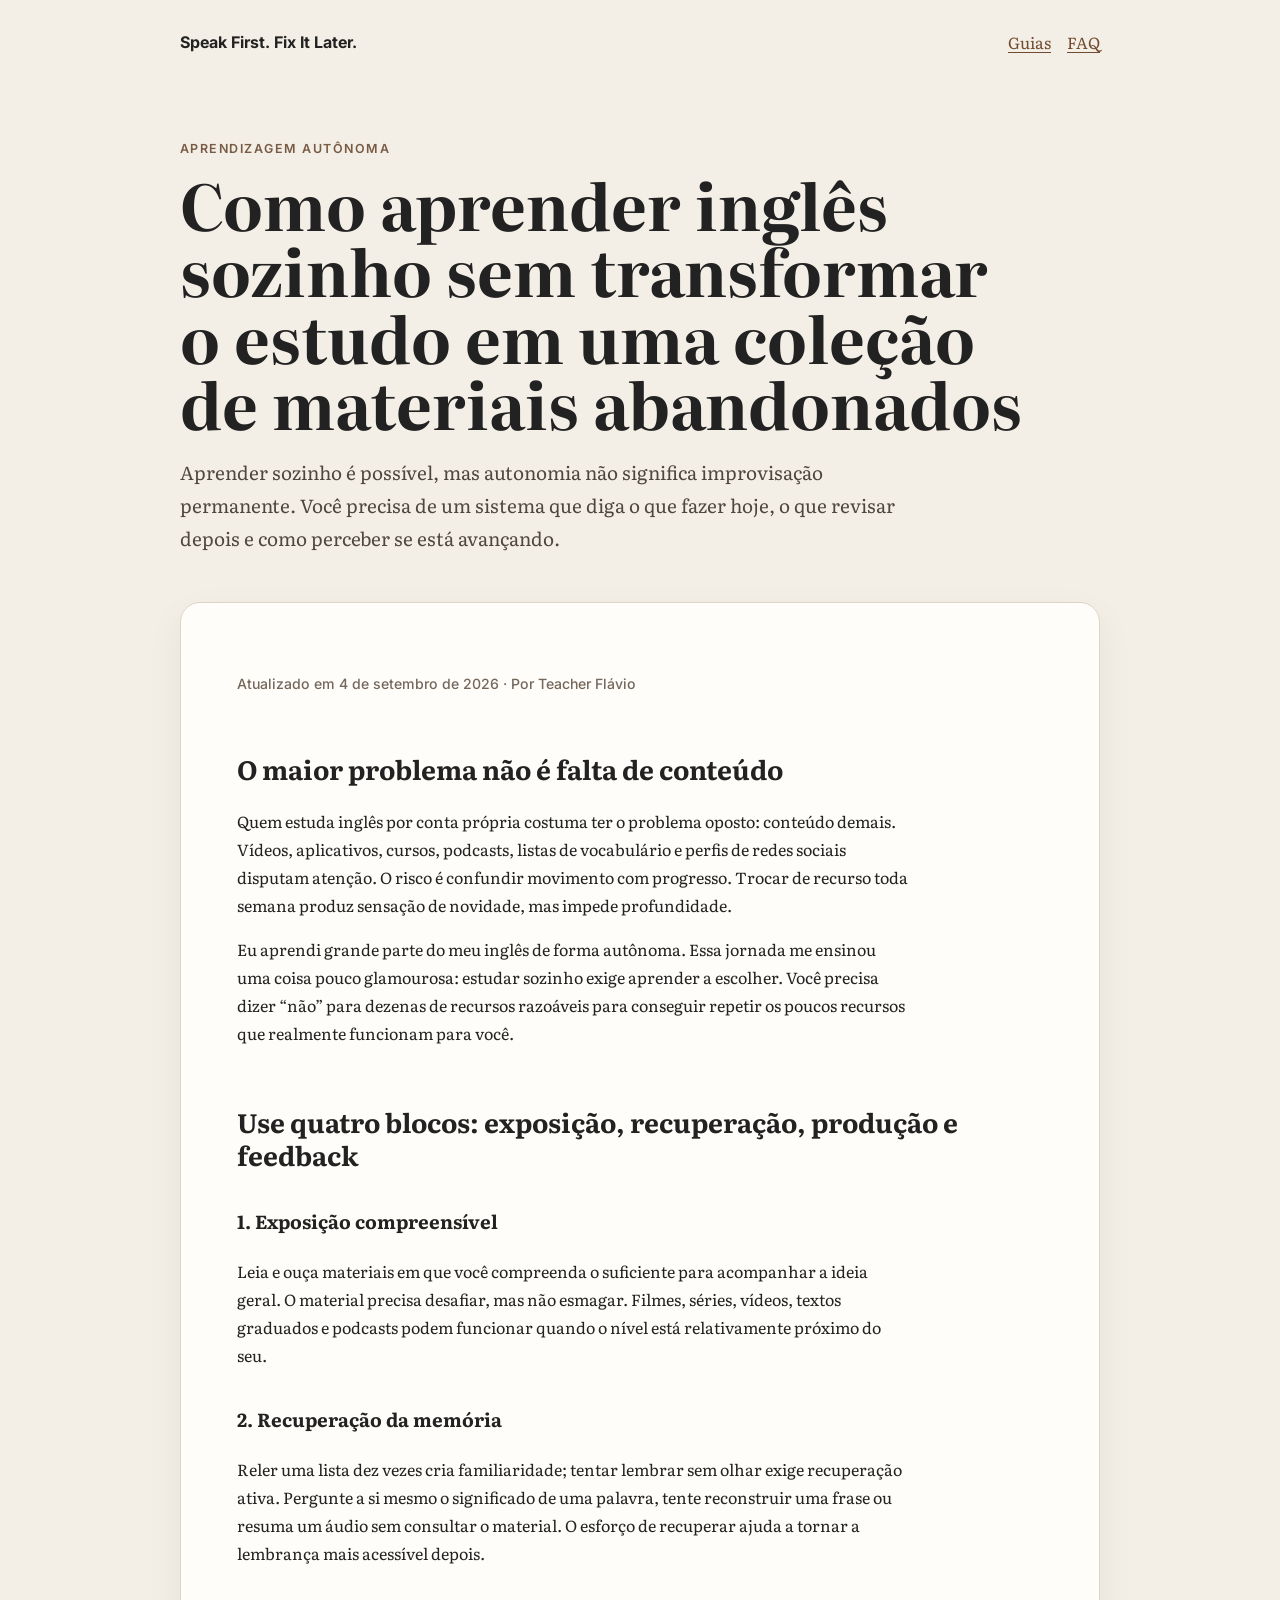
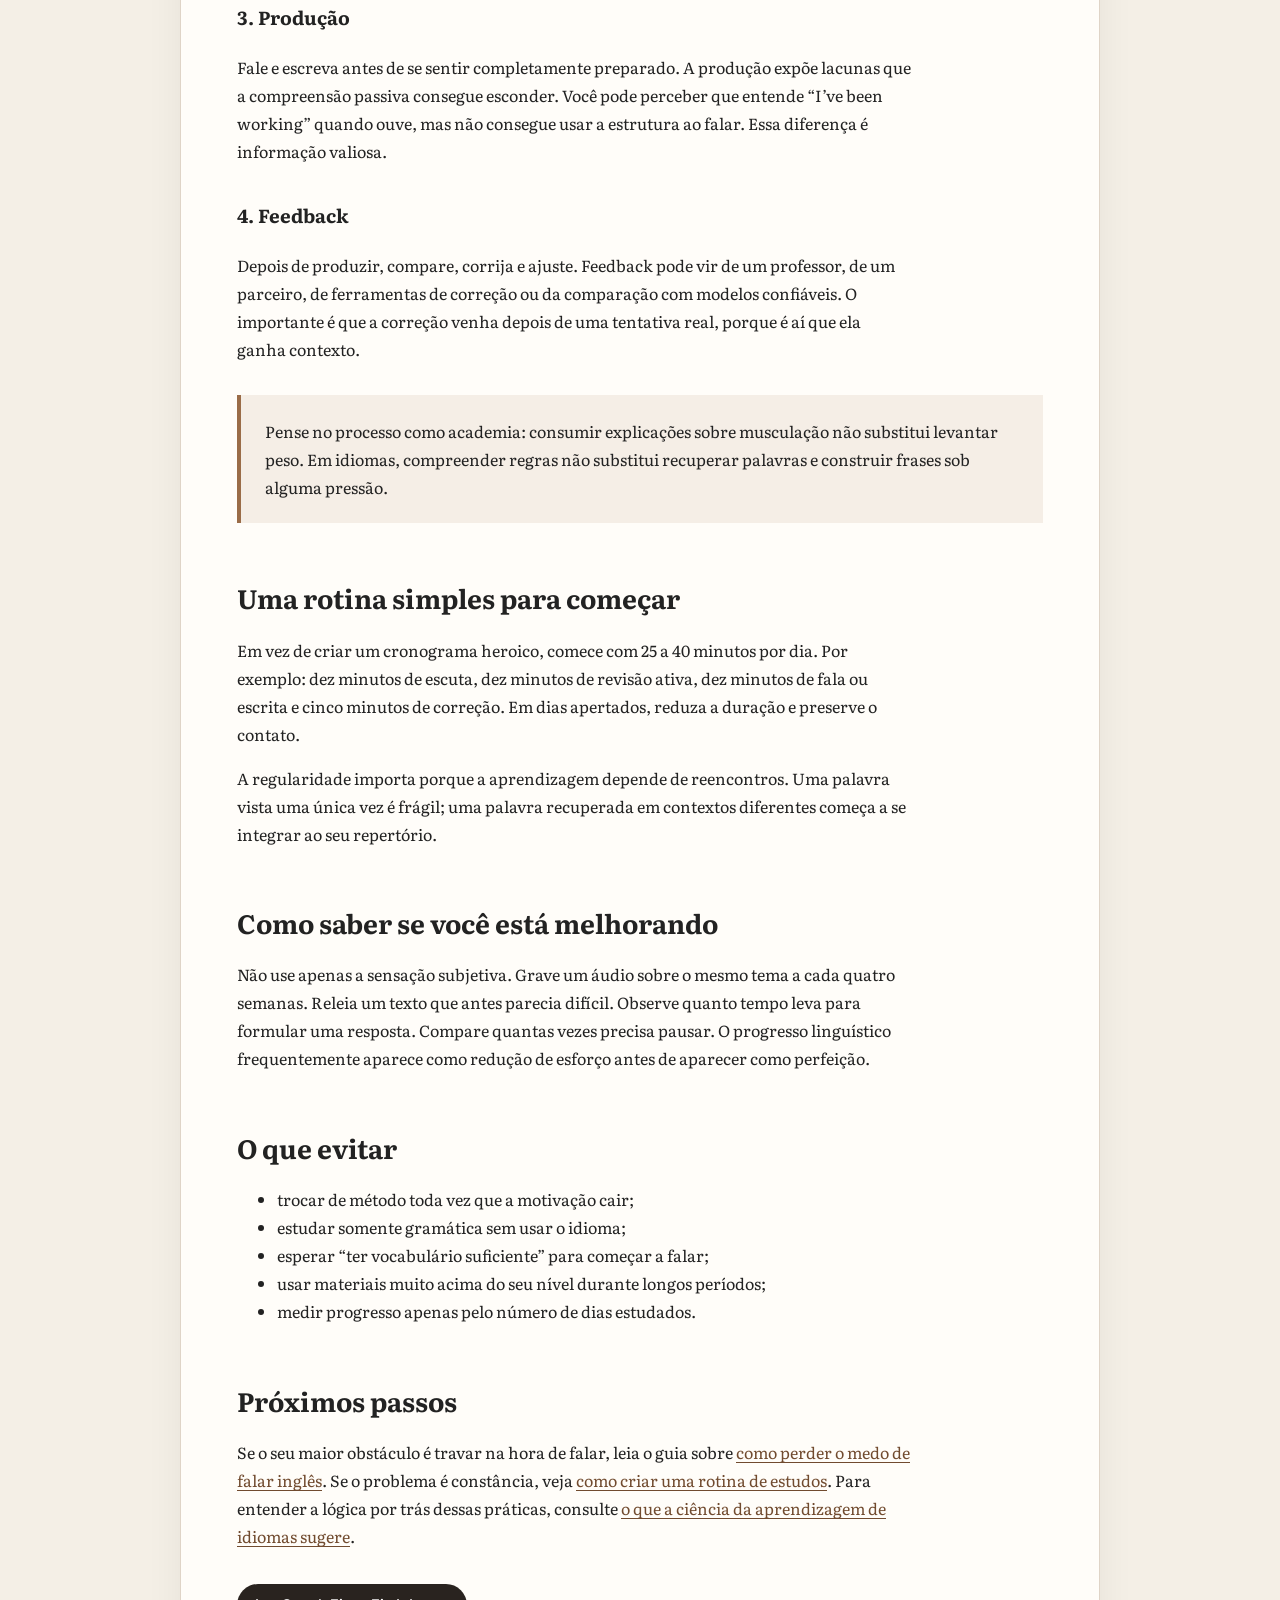
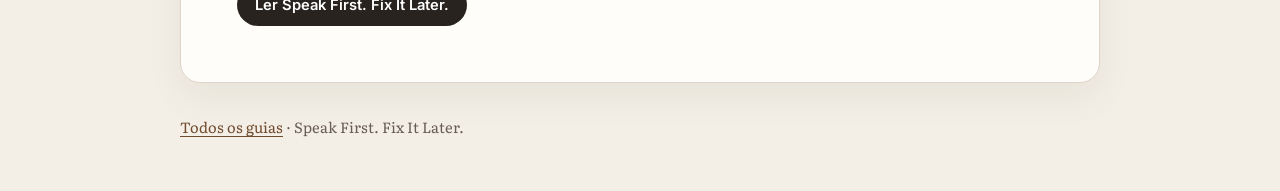
==== aprender-ingles-sozinho/index.html @ f9b9e9ba "Add guide for learning English independently" ====
<!doctype html><html lang="pt-BR"><head><meta charset="utf-8"><meta name="viewport" content="width=device-width,initial-scale=1"><title>Como aprender inglês sozinho: um método prático</title><meta name="description" content="Veja como aprender inglês sozinho com uma rotina baseada em exposição, prática, revisão, produção e feedback, sem depender de motivação constante."><link rel="preconnect" href="https://fonts.googleapis.com"><link rel="preconnect" href="https://fonts.gstatic.com" crossorigin><link href="https://fonts.googleapis.com/css2?family=Literata:opsz,wght@7..72,400;7..72,600&family=Inter:wght@500;600;700&display=swap" rel="stylesheet"><link rel="stylesheet" href="../seo-content.css"></head><body><header class="seo-header"><a class="seo-brand" href="../">Speak First. Fix It Later.</a><nav class="seo-nav"><a href="../conteudos/">Guias</a><a href="../faq-aprender-ingles/">FAQ</a></nav></header><main class="seo-main"><section class="hero"><p class="eyebrow">Aprendizagem autônoma</p><h1>Como aprender inglês sozinho sem transformar o estudo em uma coleção de materiais abandonados</h1><p class="lead">Aprender sozinho é possível, mas autonomia não significa improvisação permanente. Você precisa de um sistema que diga o que fazer hoje, o que revisar depois e como perceber se está avançando.</p></section><article class="content"><p class="meta">Atualizado em 4 de setembro de 2026 · Por Teacher Flávio</p><h2>O maior problema não é falta de conteúdo</h2><p>Quem estuda inglês por conta própria costuma ter o problema oposto: conteúdo demais. Vídeos, aplicativos, cursos, podcasts, listas de vocabulário e perfis de redes sociais disputam atenção. O risco é confundir movimento com progresso. Trocar de recurso toda semana produz sensação de novidade, mas impede profundidade.</p><p>Eu aprendi grande parte do meu inglês de forma autônoma. Essa jornada me ensinou uma coisa pouco glamourosa: estudar sozinho exige aprender a escolher. Você precisa dizer “não” para dezenas de recursos razoáveis para conseguir repetir os poucos recursos que realmente funcionam para você.</p><h2>Use quatro blocos: exposição, recuperação, produção e feedback</h2><h3>1. Exposição compreensível</h3><p>Leia e ouça materiais em que você compreenda o suficiente para acompanhar a ideia geral. O material precisa desafiar, mas não esmagar. Filmes, séries, vídeos, textos graduados e podcasts podem funcionar quando o nível está relativamente próximo do seu.</p><h3>2. Recuperação da memória</h3><p>Reler uma lista dez vezes cria familiaridade; tentar lembrar sem olhar exige recuperação ativa. Pergunte a si mesmo o significado de uma palavra, tente reconstruir uma frase ou resuma um áudio sem consultar o material. O esforço de recuperar ajuda a tornar a lembrança mais acessível depois.</p><h3>3. Produção</h3><p>Fale e escreva antes de se sentir completamente preparado. A produção expõe lacunas que a compreensão passiva consegue esconder. Você pode perceber que entende “I’ve been working” quando ouve, mas não consegue usar a estrutura ao falar. Essa diferença é informação valiosa.</p><h3>4. Feedback</h3><p>Depois de produzir, compare, corrija e ajuste. Feedback pode vir de um professor, de um parceiro, de ferramentas de correção ou da comparação com modelos confiáveis. O importante é que a correção venha depois de uma tentativa real, porque é aí que ela ganha contexto.</p><div class="callout">Pense no processo como academia: consumir explicações sobre musculação não substitui levantar peso. Em idiomas, compreender regras não substitui recuperar palavras e construir frases sob alguma pressão.</div><h2>Uma rotina simples para começar</h2><p>Em vez de criar um cronograma heroico, comece com 25 a 40 minutos por dia. Por exemplo: dez minutos de escuta, dez minutos de revisão ativa, dez minutos de fala ou escrita e cinco minutos de correção. Em dias apertados, reduza a duração e preserve o contato.</p><p>A regularidade importa porque a aprendizagem depende de reencontros. Uma palavra vista uma única vez é frágil; uma palavra recuperada em contextos diferentes começa a se integrar ao seu repertório.</p><h2>Como saber se você está melhorando</h2><p>Não use apenas a sensação subjetiva. Grave um áudio sobre o mesmo tema a cada quatro semanas. Releia um texto que antes parecia difícil. Observe quanto tempo leva para formular uma resposta. Compare quantas vezes precisa pausar. O progresso linguístico frequentemente aparece como redução de esforço antes de aparecer como perfeição.</p><h2>O que evitar</h2><ul><li>trocar de método toda vez que a motivação cair;</li><li>estudar somente gramática sem usar o idioma;</li><li>esperar “ter vocabulário suficiente” para começar a falar;</li><li>usar materiais muito acima do seu nível durante longos períodos;</li><li>medir progresso apenas pelo número de dias estudados.</li></ul><h2>Próximos passos</h2><p>Se o seu maior obstáculo é travar na hora de falar, leia o guia sobre <a class="text-link" href="../como-perder-o-medo-de-falar-ingles/">como perder o medo de falar inglês</a>. Se o problema é constância, veja <a class="text-link" href="../rotina-de-estudos-em-ingles/">como criar uma rotina de estudos</a>. Para entender a lógica por trás dessas práticas, consulte <a class="text-link" href="../ciencia-da-aprendizagem-de-idiomas/">o que a ciência da aprendizagem de idiomas sugere</a>.</p><a class="book-cta" href="../">Ler Speak First. Fix It Later.</a></article></main><footer class="seo-footer"><a class="text-link" href="../conteudos/">Todos os guias</a> · Speak First. Fix It Later.</footer></body></html>
---- seo-content.css ----
*{box-sizing:border-box}html{scroll-behavior:smooth}body{margin:0;background:#f4efe6;color:#222;font-family:Literata,Georgia,serif;line-height:1.75}.seo-header,.seo-main,.seo-footer{width:min(920px,calc(100% - 32px));margin-inline:auto}.seo-header{padding:28px 0 16px;display:flex;justify-content:space-between;gap:24px;align-items:center}.seo-brand{font-family:Inter,Arial,sans-serif;font-weight:700;color:#222;text-decoration:none}.seo-nav{display:flex;gap:16px;flex-wrap:wrap}.seo-nav a,.text-link{color:#714b2f;text-decoration-thickness:1px;text-underline-offset:3px}.hero{padding:56px 0 28px}.eyebrow{font:600 .78rem/1.4 Inter,Arial,sans-serif;letter-spacing:.12em;text-transform:uppercase;color:#785b45}.hero h1{font-size:clamp(2.15rem,5vw,4.4rem);line-height:1.04;max-width:850px;margin:.2em 0}.lead{font-size:1.18rem;max-width:760px;color:#4f463e}.content{background:#fffdf9;border:1px solid #dfd4c7;border-radius:20px;padding:clamp(24px,5vw,56px);box-shadow:0 14px 38px rgba(42,31,22,.06)}h2{font-size:1.65rem;line-height:1.25;margin-top:2.2em}h3{font-size:1.18rem;margin-top:1.8em}.content p,.content li{max-width:75ch}.callout{margin:32px 0;padding:22px 24px;border-left:4px solid #9a6c48;background:#f5eee6}.faq details{padding:18px 0;border-top:1px solid #e3d9ce}.faq summary{font-weight:700;cursor:pointer}.cards{display:grid;grid-template-columns:repeat(2,minmax(0,1fr));gap:18px;margin:30px 0}.card{display:block;padding:22px;border:1px solid #dfd4c7;border-radius:16px;background:#fffdf9;text-decoration:none;color:inherit}.card strong{display:block;font-family:Inter,Arial,sans-serif;margin-bottom:6px}.meta{font:500 .88rem/1.5 Inter,Arial,sans-serif;color:#74675c}.sources{font-size:.92rem}.seo-footer{padding:32px 0 50px;color:#685d54;font-size:.92rem}.book-cta{display:inline-block;margin-top:18px;padding:12px 18px;border-radius:999px;background:#29231f;color:#fff;text-decoration:none;font:600 .92rem Inter,Arial,sans-serif}@media(max-width:680px){.seo-header{align-items:flex-start;flex-direction:column}.cards{grid-template-columns:1fr}.hero{padding-top:30px}.content{border-radius:14px}}
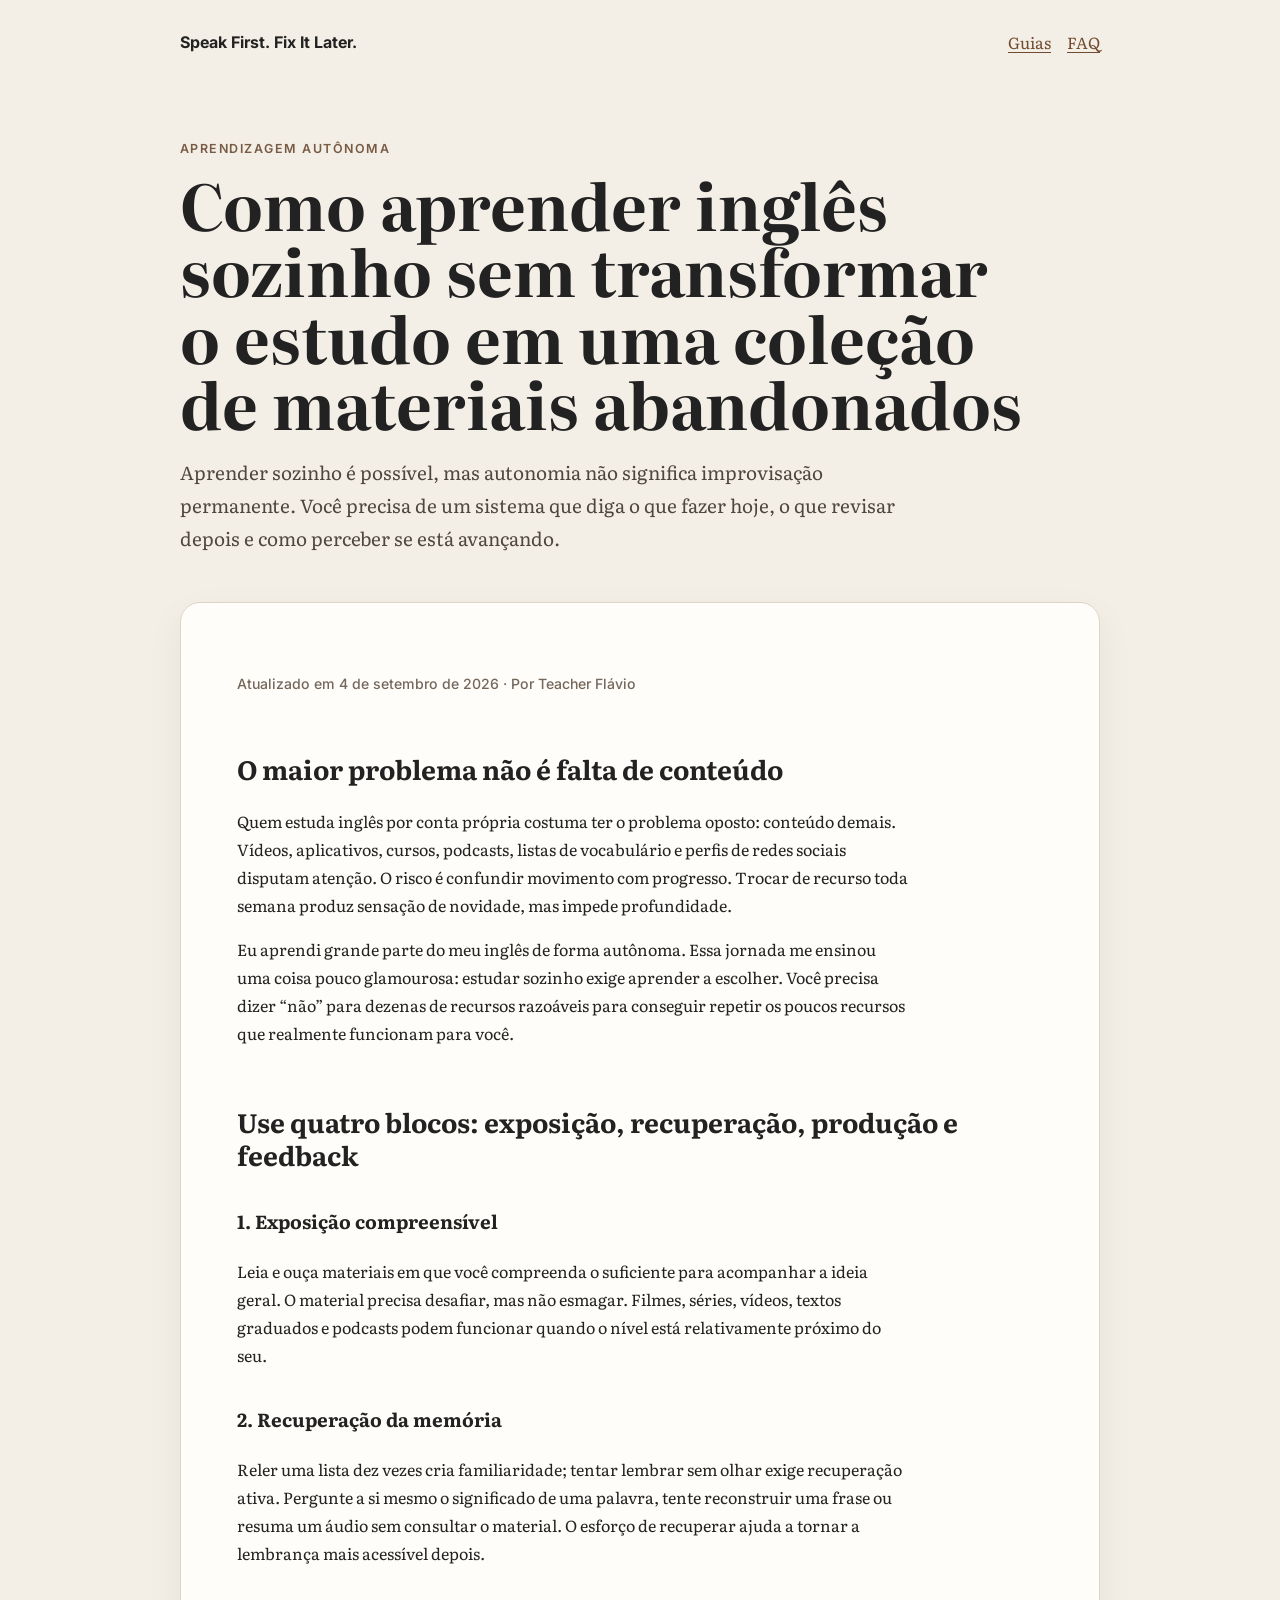
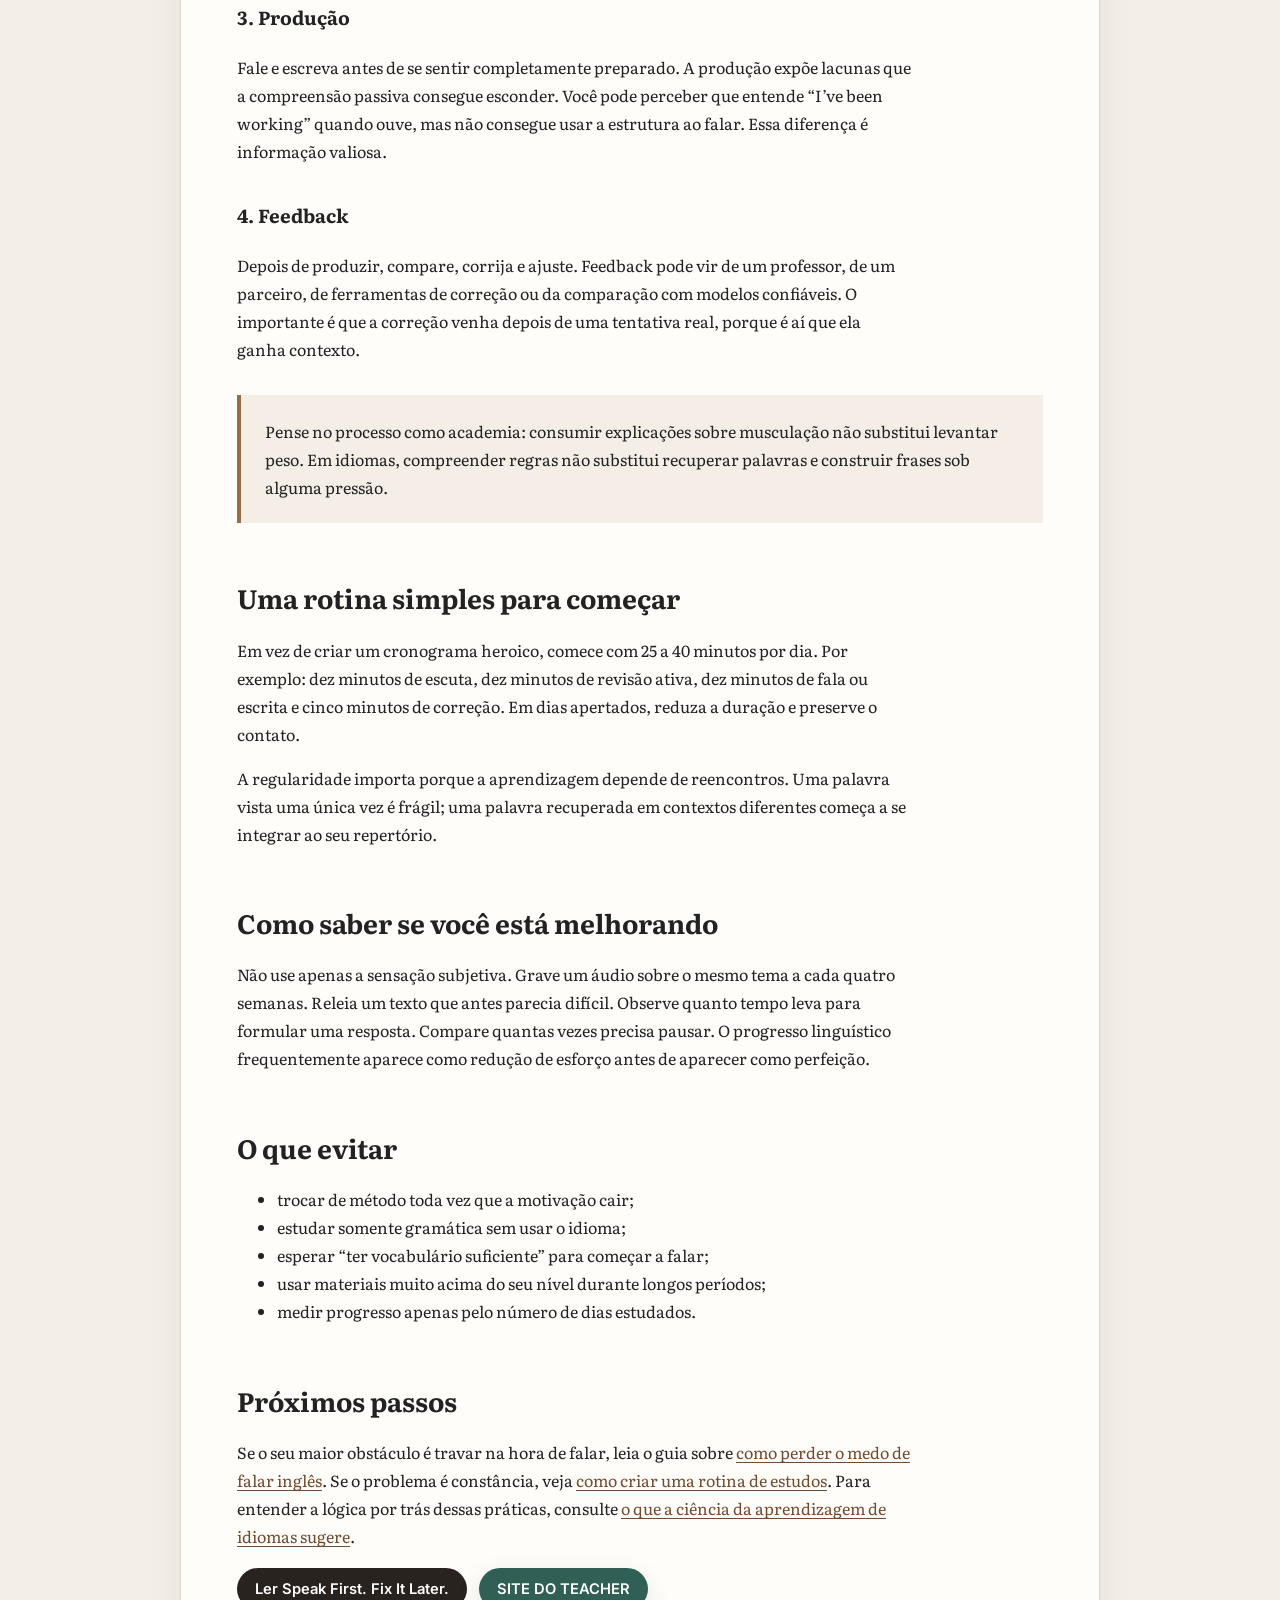
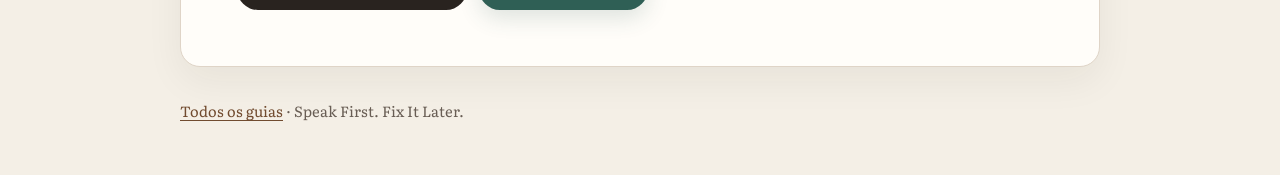
==== commit 301966ca: "Add Teacher site CTA to autonomous learning guide" ====
--- a/aprender-ingles-sozinho/index.html
+++ b/aprender-ingles-sozinho/index.html
@@ -1 +1 @@
-<!doctype html><html lang="pt-BR"><head><meta charset="utf-8"><meta name="viewport" content="width=device-width,initial-scale=1"><title>Como aprender inglês sozinho: um método prático</title><meta name="description" content="Veja como aprender inglês sozinho com uma rotina baseada em exposição, prática, revisão, produção e feedback, sem depender de motivação constante."><link rel="preconnect" href="https://fonts.googleapis.com"><link rel="preconnect" href="https://fonts.gstatic.com" crossorigin><link href="https://fonts.googleapis.com/css2?family=Literata:opsz,wght@7..72,400;7..72,600&family=Inter:wght@500;600;700&display=swap" rel="stylesheet"><link rel="stylesheet" href="../seo-content.css"></head><body><header class="seo-header"><a class="seo-brand" href="../">Speak First. Fix It Later.</a><nav class="seo-nav"><a href="../conteudos/">Guias</a><a href="../faq-aprender-ingles/">FAQ</a></nav></header><main class="seo-main"><section class="hero"><p class="eyebrow">Aprendizagem autônoma</p><h1>Como aprender inglês sozinho sem transformar o estudo em uma coleção de materiais abandonados</h1><p class="lead">Aprender sozinho é possível, mas autonomia não significa improvisação permanente. Você precisa de um sistema que diga o que fazer hoje, o que revisar depois e como perceber se está avançando.</p></section><article class="content"><p class="meta">Atualizado em 4 de setembro de 2026 · Por Teacher Flávio</p><h2>O maior problema não é falta de conteúdo</h2><p>Quem estuda inglês por conta própria costuma ter o problema oposto: conteúdo demais. Vídeos, aplicativos, cursos, podcasts, listas de vocabulário e perfis de redes sociais disputam atenção. O risco é confundir movimento com progresso. Trocar de recurso toda semana produz sensação de novidade, mas impede profundidade.</p><p>Eu aprendi grande parte do meu inglês de forma autônoma. Essa jornada me ensinou uma coisa pouco glamourosa: estudar sozinho exige aprender a escolher. Você precisa dizer “não” para dezenas de recursos razoáveis para conseguir repetir os poucos recursos que realmente funcionam para você.</p><h2>Use quatro blocos: exposição, recuperação, produção e feedback</h2><h3>1. Exposição compreensível</h3><p>Leia e ouça materiais em que você compreenda o suficiente para acompanhar a ideia geral. O material precisa desafiar, mas não esmagar. Filmes, séries, vídeos, textos graduados e podcasts podem funcionar quando o nível está relativamente próximo do seu.</p><h3>2. Recuperação da memória</h3><p>Reler uma lista dez vezes cria familiaridade; tentar lembrar sem olhar exige recuperação ativa. Pergunte a si mesmo o significado de uma palavra, tente reconstruir uma frase ou resuma um áudio sem consultar o material. O esforço de recuperar ajuda a tornar a lembrança mais acessível depois.</p><h3>3. Produção</h3><p>Fale e escreva antes de se sentir completamente preparado. A produção expõe lacunas que a compreensão passiva consegue esconder. Você pode perceber que entende “I’ve been working” quando ouve, mas não consegue usar a estrutura ao falar. Essa diferença é informação valiosa.</p><h3>4. Feedback</h3><p>Depois de produzir, compare, corrija e ajuste. Feedback pode vir de um professor, de um parceiro, de ferramentas de correção ou da comparação com modelos confiáveis. O importante é que a correção venha depois de uma tentativa real, porque é aí que ela ganha contexto.</p><div class="callout">Pense no processo como academia: consumir explicações sobre musculação não substitui levantar peso. Em idiomas, compreender regras não substitui recuperar palavras e construir frases sob alguma pressão.</div><h2>Uma rotina simples para começar</h2><p>Em vez de criar um cronograma heroico, comece com 25 a 40 minutos por dia. Por exemplo: dez minutos de escuta, dez minutos de revisão ativa, dez minutos de fala ou escrita e cinco minutos de correção. Em dias apertados, reduza a duração e preserve o contato.</p><p>A regularidade importa porque a aprendizagem depende de reencontros. Uma palavra vista uma única vez é frágil; uma palavra recuperada em contextos diferentes começa a se integrar ao seu repertório.</p><h2>Como saber se você está melhorando</h2><p>Não use apenas a sensação subjetiva. Grave um áudio sobre o mesmo tema a cada quatro semanas. Releia um texto que antes parecia difícil. Observe quanto tempo leva para formular uma resposta. Compare quantas vezes precisa pausar. O progresso linguístico frequentemente aparece como redução de esforço antes de aparecer como perfeição.</p><h2>O que evitar</h2><ul><li>trocar de método toda vez que a motivação cair;</li><li>estudar somente gramática sem usar o idioma;</li><li>esperar “ter vocabulário suficiente” para começar a falar;</li><li>usar materiais muito acima do seu nível durante longos períodos;</li><li>medir progresso apenas pelo número de dias estudados.</li></ul><h2>Próximos passos</h2><p>Se o seu maior obstáculo é travar na hora de falar, leia o guia sobre <a class="text-link" href="../como-perder-o-medo-de-falar-ingles/">como perder o medo de falar inglês</a>. Se o problema é constância, veja <a class="text-link" href="../rotina-de-estudos-em-ingles/">como criar uma rotina de estudos</a>. Para entender a lógica por trás dessas práticas, consulte <a class="text-link" href="../ciencia-da-aprendizagem-de-idiomas/">o que a ciência da aprendizagem de idiomas sugere</a>.</p><a class="book-cta" href="../">Ler Speak First. Fix It Later.</a></article></main><footer class="seo-footer"><a class="text-link" href="../conteudos/">Todos os guias</a> · Speak First. Fix It Later.</footer></body></html>+<!doctype html><html lang="pt-BR"><head><meta charset="utf-8"><meta name="viewport" content="width=device-width,initial-scale=1"><title>Como aprender inglês sozinho: um método prático</title><meta name="description" content="Veja como aprender inglês sozinho com uma rotina baseada em exposição, prática, revisão, produção e feedback, sem depender de motivação constante."><meta name="robots" content="index,follow,max-image-preview:large"><link rel="canonical" href="https://zoqvera.github.io/Speak-First-Fix-it-Later/aprender-ingles-sozinho/"><meta property="og:locale" content="pt_BR"><meta property="og:type" content="article"><meta property="og:site_name" content="Speak First. Fix It Later."><meta property="og:title" content="Como aprender inglês sozinho: um método prático"><meta property="og:description" content="Um método para aprender inglês sozinho com exposição, recuperação da memória, produção e feedback."><meta property="og:url" content="https://zoqvera.github.io/Speak-First-Fix-it-Later/aprender-ingles-sozinho/"><meta property="og:image" content="https://zoqvera.github.io/Speak-First-Fix-it-Later/capa.png"><meta name="twitter:card" content="summary_large_image"><script type="application/ld+json">{"@context":"https://schema.org","@type":"Article","headline":"Como aprender inglês sozinho: um método prático","description":"Um método para aprender inglês sozinho com exposição, recuperação da memória, produção e feedback.","inLanguage":"pt-BR","dateModified":"2026-09-04","mainEntityOfPage":"https://zoqvera.github.io/Speak-First-Fix-it-Later/aprender-ingles-sozinho/","author":{"@type":"Person","name":"Teacher Flavius","url":"https://teacherflavius.com/"},"isPartOf":{"@type":"WebSite","name":"Speak First. Fix It Later.","url":"https://zoqvera.github.io/Speak-First-Fix-it-Later/"}}</script><link rel="preconnect" href="https://fonts.googleapis.com"><link rel="preconnect" href="https://fonts.gstatic.com" crossorigin><link href="https://fonts.googleapis.com/css2?family=Literata:opsz,wght@7..72,400;7..72,600&family=Inter:wght@500;600;700&display=swap" rel="stylesheet"><link rel="stylesheet" href="../seo-content.css"></head><body><header class="seo-header"><a class="seo-brand" href="../">Speak First. Fix It Later.</a><nav class="seo-nav"><a href="../conteudos/">Guias</a><a href="../faq-aprender-ingles/">FAQ</a></nav></header><main class="seo-main"><section class="hero"><p class="eyebrow">Aprendizagem autônoma</p><h1>Como aprender inglês sozinho sem transformar o estudo em uma coleção de materiais abandonados</h1><p class="lead">Aprender sozinho é possível, mas autonomia não significa improvisação permanente. Você precisa de um sistema que diga o que fazer hoje, o que revisar depois e como perceber se está avançando.</p></section><article class="content"><p class="meta">Atualizado em 4 de setembro de 2026 · Por Teacher Flávio</p><h2>O maior problema não é falta de conteúdo</h2><p>Quem estuda inglês por conta própria costuma ter o problema oposto: conteúdo demais. Vídeos, aplicativos, cursos, podcasts, listas de vocabulário e perfis de redes sociais disputam atenção. O risco é confundir movimento com progresso. Trocar de recurso toda semana produz sensação de novidade, mas impede profundidade.</p><p>Eu aprendi grande parte do meu inglês de forma autônoma. Essa jornada me ensinou uma coisa pouco glamourosa: estudar sozinho exige aprender a escolher. Você precisa dizer “não” para dezenas de recursos razoáveis para conseguir repetir os poucos recursos que realmente funcionam para você.</p><h2>Use quatro blocos: exposição, recuperação, produção e feedback</h2><h3>1. Exposição compreensível</h3><p>Leia e ouça materiais em que você compreenda o suficiente para acompanhar a ideia geral. O material precisa desafiar, mas não esmagar. Filmes, séries, vídeos, textos graduados e podcasts podem funcionar quando o nível está relativamente próximo do seu.</p><h3>2. Recuperação da memória</h3><p>Reler uma lista dez vezes cria familiaridade; tentar lembrar sem olhar exige recuperação ativa. Pergunte a si mesmo o significado de uma palavra, tente reconstruir uma frase ou resuma um áudio sem consultar o material. O esforço de recuperar ajuda a tornar a lembrança mais acessível depois.</p><h3>3. Produção</h3><p>Fale e escreva antes de se sentir completamente preparado. A produção expõe lacunas que a compreensão passiva consegue esconder. Você pode perceber que entende “I’ve been working” quando ouve, mas não consegue usar a estrutura ao falar. Essa diferença é informação valiosa.</p><h3>4. Feedback</h3><p>Depois de produzir, compare, corrija e ajuste. Feedback pode vir de um professor, de um parceiro, de ferramentas de correção ou da comparação com modelos confiáveis. O importante é que a correção venha depois de uma tentativa real, porque é aí que ela ganha contexto.</p><div class="callout">Pense no processo como academia: consumir explicações sobre musculação não substitui levantar peso. Em idiomas, compreender regras não substitui recuperar palavras e construir frases sob alguma pressão.</div><h2>Uma rotina simples para começar</h2><p>Em vez de criar um cronograma heroico, comece com 25 a 40 minutos por dia. Por exemplo: dez minutos de escuta, dez minutos de revisão ativa, dez minutos de fala ou escrita e cinco minutos de correção. Em dias apertados, reduza a duração e preserve o contato.</p><p>A regularidade importa porque a aprendizagem depende de reencontros. Uma palavra vista uma única vez é frágil; uma palavra recuperada em contextos diferentes começa a se integrar ao seu repertório.</p><h2>Como saber se você está melhorando</h2><p>Não use apenas a sensação subjetiva. Grave um áudio sobre o mesmo tema a cada quatro semanas. Releia um texto que antes parecia difícil. Observe quanto tempo leva para formular uma resposta. Compare quantas vezes precisa pausar. O progresso linguístico frequentemente aparece como redução de esforço antes de aparecer como perfeição.</p><h2>O que evitar</h2><ul><li>trocar de método toda vez que a motivação cair;</li><li>estudar somente gramática sem usar o idioma;</li><li>esperar “ter vocabulário suficiente” para começar a falar;</li><li>usar materiais muito acima do seu nível durante longos períodos;</li><li>medir progresso apenas pelo número de dias estudados.</li></ul><h2>Próximos passos</h2><p>Se o seu maior obstáculo é travar na hora de falar, leia o guia sobre <a class="text-link" href="../como-perder-o-medo-de-falar-ingles/">como perder o medo de falar inglês</a>. Se o problema é constância, veja <a class="text-link" href="../rotina-de-estudos-em-ingles/">como criar uma rotina de estudos</a>. Para entender a lógica por trás dessas práticas, consulte <a class="text-link" href="../ciencia-da-aprendizagem-de-idiomas/">o que a ciência da aprendizagem de idiomas sugere</a>.</p><div class="cta-row"><a class="book-cta" href="../">Ler Speak First. Fix It Later.</a><a class="teacher-cta" href="https://teacherflavius.com" target="_blank" rel="noopener noreferrer">SITE DO TEACHER</a></div></article></main><footer class="seo-footer"><a class="text-link" href="../conteudos/">Todos os guias</a> · Speak First. Fix It Later.</footer></body></html>
--- a/seo-content.css
+++ b/seo-content.css
@@ -1 +1 @@
-*{box-sizing:border-box}html{scroll-behavior:smooth}body{margin:0;background:#f4efe6;color:#222;font-family:Literata,Georgia,serif;line-height:1.75}.seo-header,.seo-main,.seo-footer{width:min(920px,calc(100% - 32px));margin-inline:auto}.seo-header{padding:28px 0 16px;display:flex;justify-content:space-between;gap:24px;align-items:center}.seo-brand{font-family:Inter,Arial,sans-serif;font-weight:700;color:#222;text-decoration:none}.seo-nav{display:flex;gap:16px;flex-wrap:wrap}.seo-nav a,.text-link{color:#714b2f;text-decoration-thickness:1px;text-underline-offset:3px}.hero{padding:56px 0 28px}.eyebrow{font:600 .78rem/1.4 Inter,Arial,sans-serif;letter-spacing:.12em;text-transform:uppercase;color:#785b45}.hero h1{font-size:clamp(2.15rem,5vw,4.4rem);line-height:1.04;max-width:850px;margin:.2em 0}.lead{font-size:1.18rem;max-width:760px;color:#4f463e}.content{background:#fffdf9;border:1px solid #dfd4c7;border-radius:20px;padding:clamp(24px,5vw,56px);box-shadow:0 14px 38px rgba(42,31,22,.06)}h2{font-size:1.65rem;line-height:1.25;margin-top:2.2em}h3{font-size:1.18rem;margin-top:1.8em}.content p,.content li{max-width:75ch}.callout{margin:32px 0;padding:22px 24px;border-left:4px solid #9a6c48;background:#f5eee6}.faq details{padding:18px 0;border-top:1px solid #e3d9ce}.faq summary{font-weight:700;cursor:pointer}.cards{display:grid;grid-template-columns:repeat(2,minmax(0,1fr));gap:18px;margin:30px 0}.card{display:block;padding:22px;border:1px solid #dfd4c7;border-radius:16px;background:#fffdf9;text-decoration:none;color:inherit}.card strong{display:block;font-family:Inter,Arial,sans-serif;margin-bottom:6px}.meta{font:500 .88rem/1.5 Inter,Arial,sans-serif;color:#74675c}.sources{font-size:.92rem}.seo-footer{padding:32px 0 50px;color:#685d54;font-size:.92rem}.book-cta{display:inline-block;margin-top:18px;padding:12px 18px;border-radius:999px;background:#29231f;color:#fff;text-decoration:none;font:600 .92rem Inter,Arial,sans-serif}@media(max-width:680px){.seo-header{align-items:flex-start;flex-direction:column}.cards{grid-template-columns:1fr}.hero{padding-top:30px}.content{border-radius:14px}}+*{box-sizing:border-box}html{scroll-behavior:smooth}body{margin:0;background:#f4efe6;color:#222;font-family:Literata,Georgia,serif;line-height:1.75}.seo-header,.seo-main,.seo-footer{width:min(920px,calc(100% - 32px));margin-inline:auto}.seo-header{padding:28px 0 16px;display:flex;justify-content:space-between;gap:24px;align-items:center}.seo-brand{font-family:Inter,Arial,sans-serif;font-weight:700;color:#222;text-decoration:none}.seo-nav{display:flex;gap:16px;flex-wrap:wrap}.seo-nav a,.text-link{color:#714b2f;text-decoration-thickness:1px;text-underline-offset:3px}.hero{padding:56px 0 28px}.eyebrow{font:600 .78rem/1.4 Inter,Arial,sans-serif;letter-spacing:.12em;text-transform:uppercase;color:#785b45}.hero h1{font-size:clamp(2.15rem,5vw,4.4rem);line-height:1.04;max-width:850px;margin:.2em 0}.lead{font-size:1.18rem;max-width:760px;color:#4f463e}.content{background:#fffdf9;border:1px solid #dfd4c7;border-radius:20px;padding:clamp(24px,5vw,56px);box-shadow:0 14px 38px rgba(42,31,22,.06)}h2{font-size:1.65rem;line-height:1.25;margin-top:2.2em}h3{font-size:1.18rem;margin-top:1.8em}.content p,.content li{max-width:75ch}.callout{margin:32px 0;padding:22px 24px;border-left:4px solid #9a6c48;background:#f5eee6}.faq details{padding:18px 0;border-top:1px solid #e3d9ce}.faq summary{font-weight:700;cursor:pointer}.cards{display:grid;grid-template-columns:repeat(2,minmax(0,1fr));gap:18px;margin:30px 0}.card{display:block;padding:22px;border:1px solid #dfd4c7;border-radius:16px;background:#fffdf9;text-decoration:none;color:inherit}.card strong{display:block;font-family:Inter,Arial,sans-serif;margin-bottom:6px}.meta{font:500 .88rem/1.5 Inter,Arial,sans-serif;color:#74675c}.sources{font-size:.92rem}.seo-footer{padding:32px 0 50px;color:#685d54;font-size:.92rem}.cta-row{display:flex;flex-wrap:wrap;gap:12px;align-items:center;margin-top:18px}.book-cta,.teacher-cta{display:inline-block;padding:12px 18px;border-radius:999px;text-decoration:none;font:600 .92rem Inter,Arial,sans-serif}.book-cta{background:#29231f;color:#fff}.teacher-cta{background:#2f5f55;color:#fff;box-shadow:0 8px 22px rgba(47,95,85,.16)}.teacher-cta:hover,.book-cta:hover{filter:brightness(1.06);transform:translateY(-1px)}@media(max-width:680px){.seo-header{align-items:flex-start;flex-direction:column}.cards{grid-template-columns:1fr}.hero{padding-top:30px}.content{border-radius:14px}.cta-row{align-items:stretch;flex-direction:column}.book-cta,.teacher-cta{text-align:center;width:100%}}
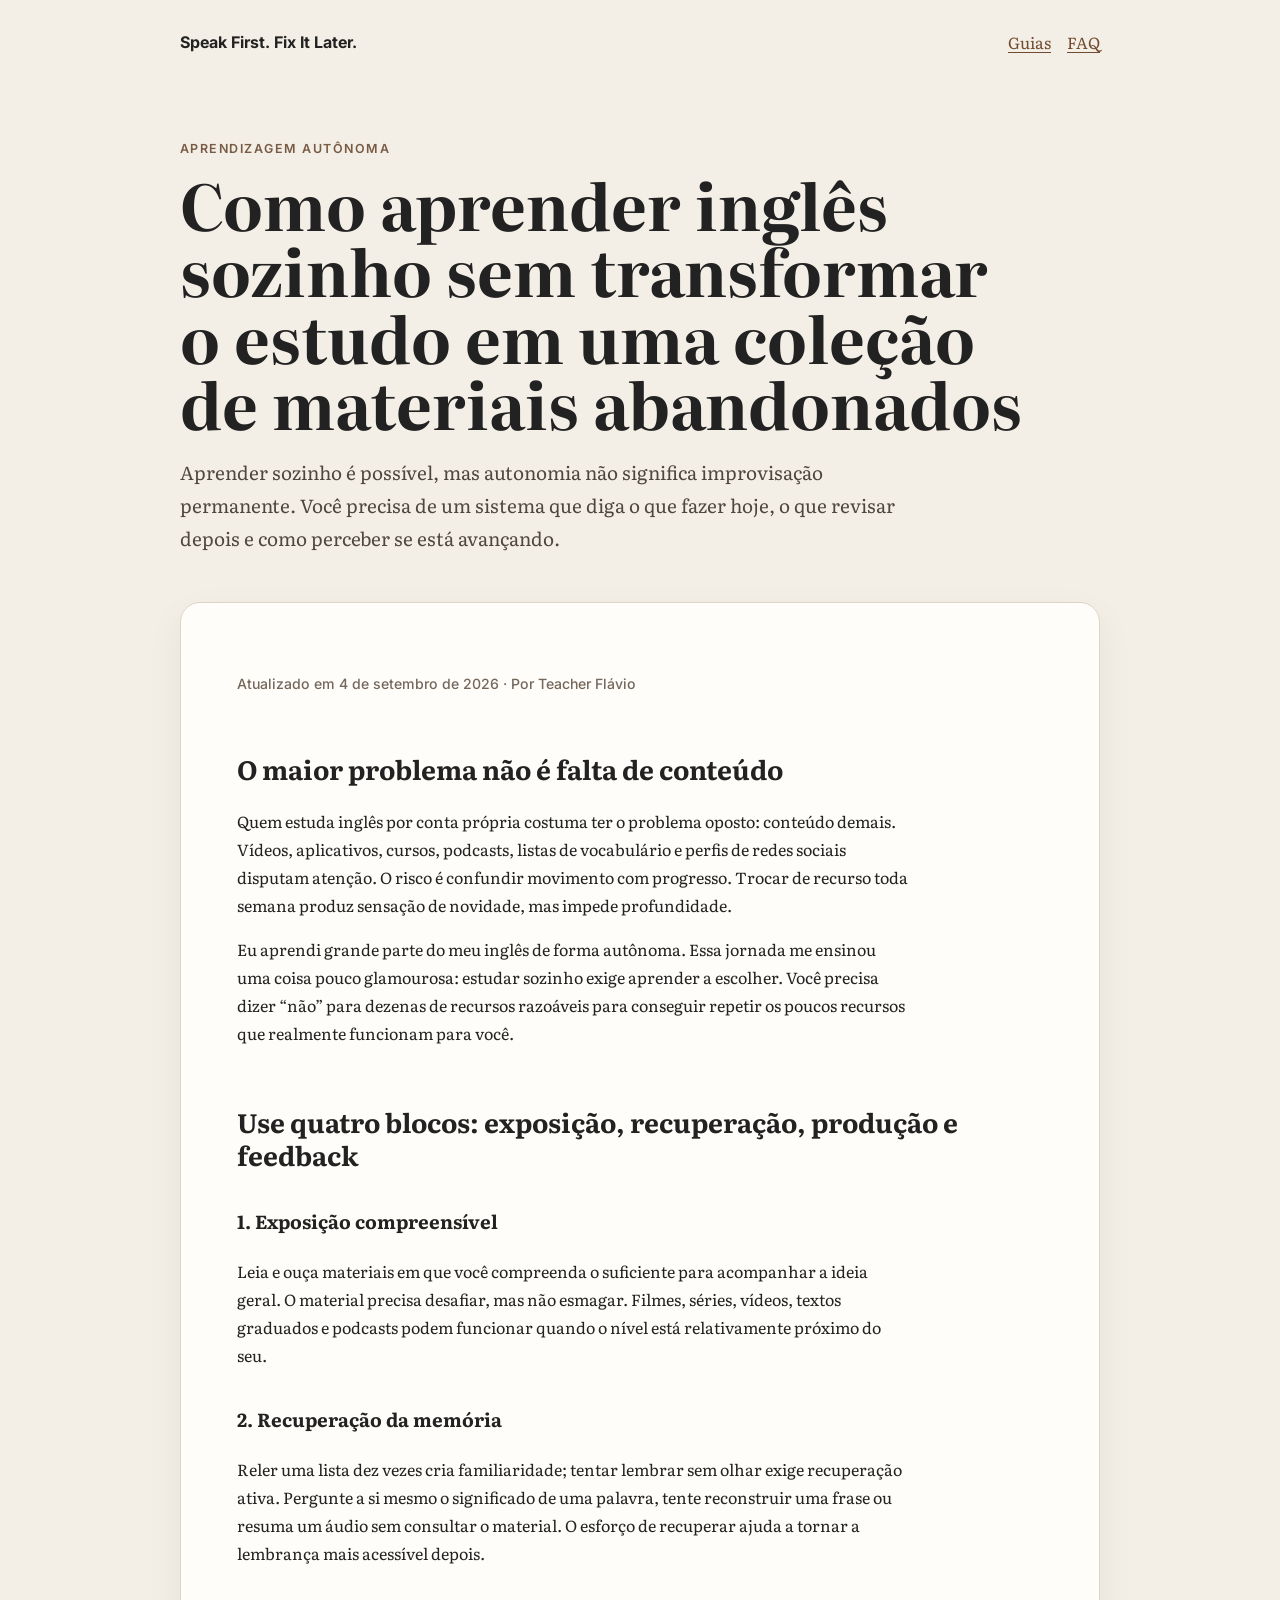
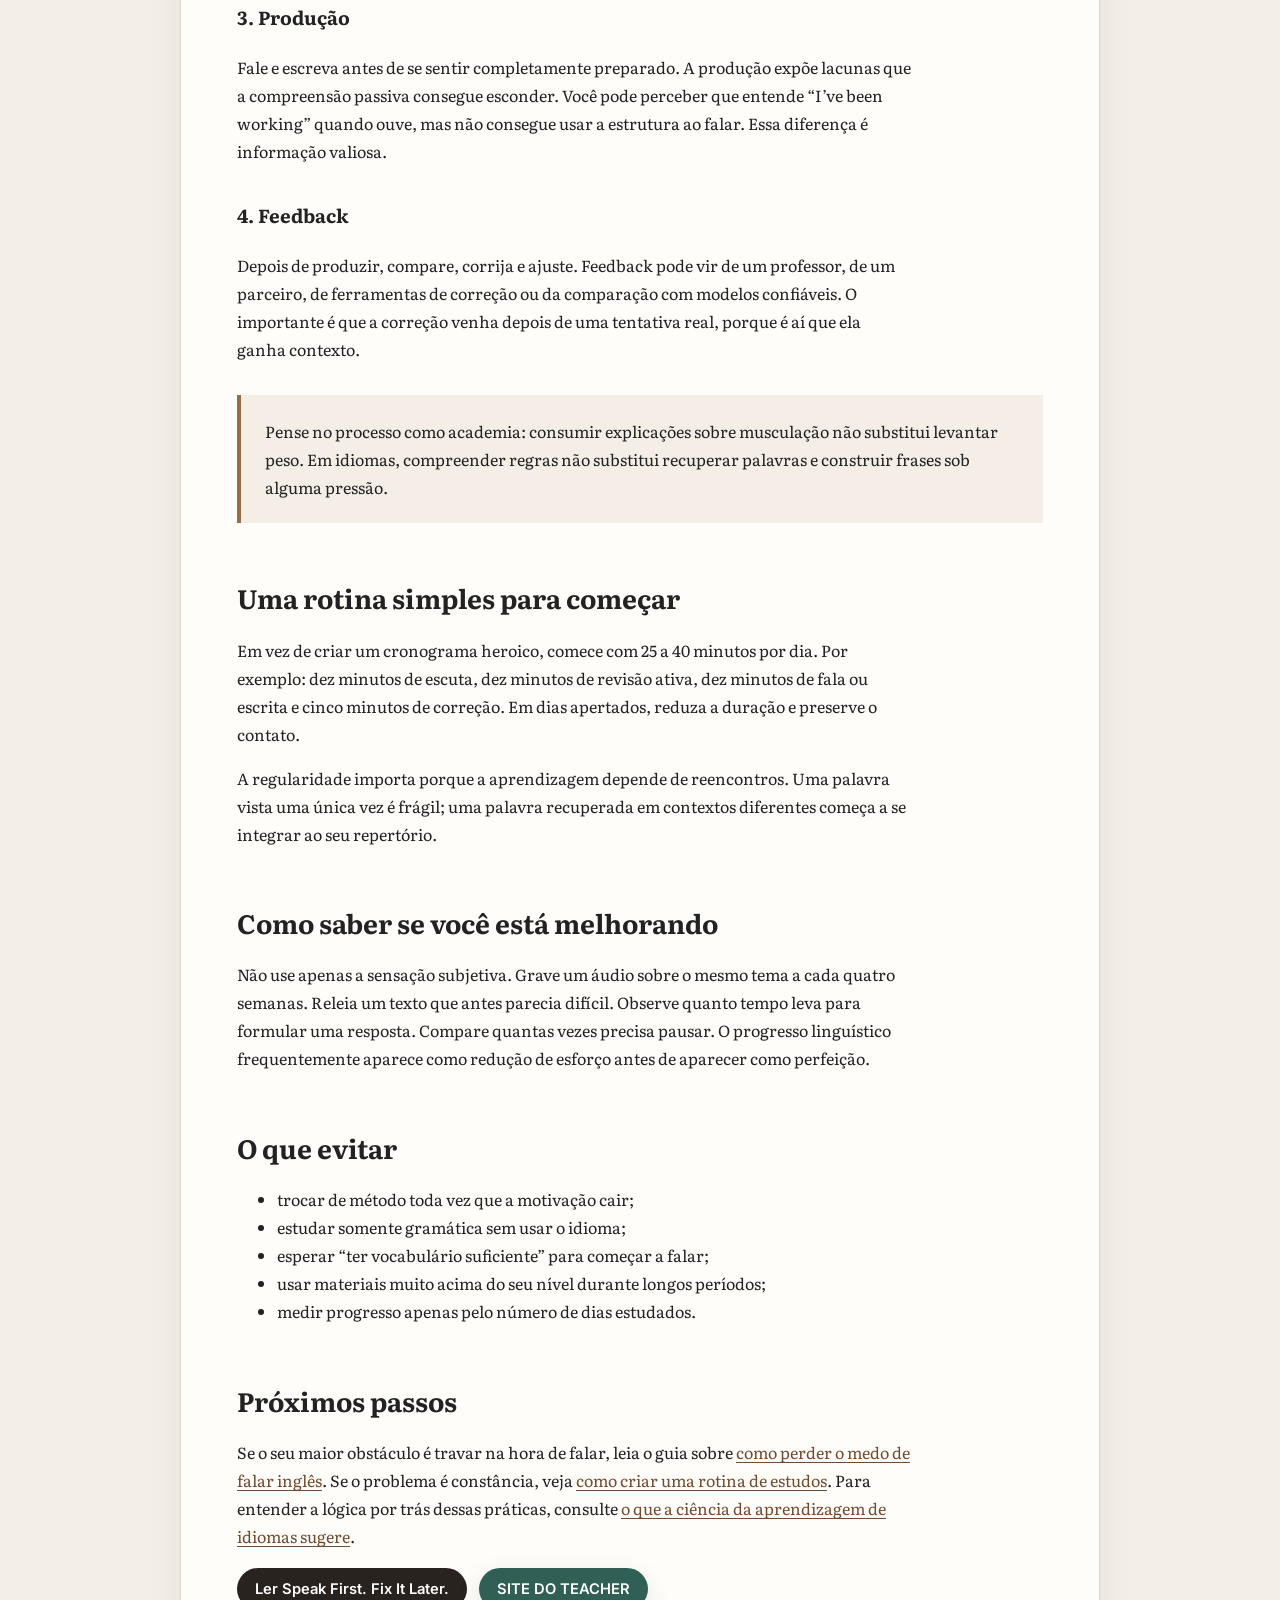
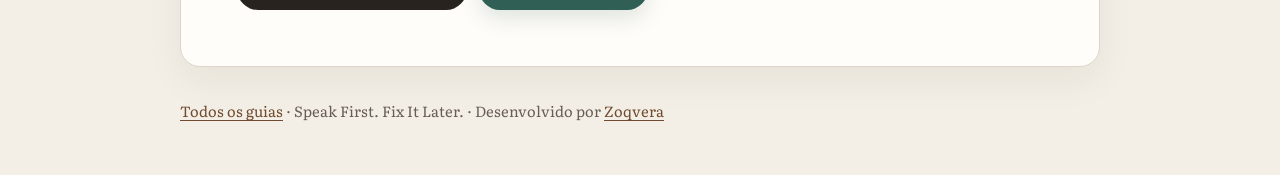
==== commit 7db5bd6e: "Adiciona crédito Zoqvera ao rodapé do guia" ====
--- a/aprender-ingles-sozinho/index.html
+++ b/aprender-ingles-sozinho/index.html
@@ -1 +1 @@
-<!doctype html><html lang="pt-BR"><head><meta charset="utf-8"><meta name="viewport" content="width=device-width,initial-scale=1"><title>Como aprender inglês sozinho: um método prático</title><meta name="description" content="Veja como aprender inglês sozinho com uma rotina baseada em exposição, prática, revisão, produção e feedback, sem depender de motivação constante."><meta name="robots" content="index,follow,max-image-preview:large"><link rel="canonical" href="https://zoqvera.github.io/Speak-First-Fix-it-Later/aprender-ingles-sozinho/"><meta property="og:locale" content="pt_BR"><meta property="og:type" content="article"><meta property="og:site_name" content="Speak First. Fix It Later."><meta property="og:title" content="Como aprender inglês sozinho: um método prático"><meta property="og:description" content="Um método para aprender inglês sozinho com exposição, recuperação da memória, produção e feedback."><meta property="og:url" content="https://zoqvera.github.io/Speak-First-Fix-it-Later/aprender-ingles-sozinho/"><meta property="og:image" content="https://zoqvera.github.io/Speak-First-Fix-it-Later/capa.png"><meta name="twitter:card" content="summary_large_image"><script type="application/ld+json">{"@context":"https://schema.org","@type":"Article","headline":"Como aprender inglês sozinho: um método prático","description":"Um método para aprender inglês sozinho com exposição, recuperação da memória, produção e feedback.","inLanguage":"pt-BR","dateModified":"2026-09-04","mainEntityOfPage":"https://zoqvera.github.io/Speak-First-Fix-it-Later/aprender-ingles-sozinho/","author":{"@type":"Person","name":"Teacher Flavius","url":"https://teacherflavius.com/"},"isPartOf":{"@type":"WebSite","name":"Speak First. Fix It Later.","url":"https://zoqvera.github.io/Speak-First-Fix-it-Later/"}}</script><link rel="preconnect" href="https://fonts.googleapis.com"><link rel="preconnect" href="https://fonts.gstatic.com" crossorigin><link href="https://fonts.googleapis.com/css2?family=Literata:opsz,wght@7..72,400;7..72,600&family=Inter:wght@500;600;700&display=swap" rel="stylesheet"><link rel="stylesheet" href="../seo-content.css"></head><body><header class="seo-header"><a class="seo-brand" href="../">Speak First. Fix It Later.</a><nav class="seo-nav"><a href="../conteudos/">Guias</a><a href="../faq-aprender-ingles/">FAQ</a></nav></header><main class="seo-main"><section class="hero"><p class="eyebrow">Aprendizagem autônoma</p><h1>Como aprender inglês sozinho sem transformar o estudo em uma coleção de materiais abandonados</h1><p class="lead">Aprender sozinho é possível, mas autonomia não significa improvisação permanente. Você precisa de um sistema que diga o que fazer hoje, o que revisar depois e como perceber se está avançando.</p></section><article class="content"><p class="meta">Atualizado em 4 de setembro de 2026 · Por Teacher Flávio</p><h2>O maior problema não é falta de conteúdo</h2><p>Quem estuda inglês por conta própria costuma ter o problema oposto: conteúdo demais. Vídeos, aplicativos, cursos, podcasts, listas de vocabulário e perfis de redes sociais disputam atenção. O risco é confundir movimento com progresso. Trocar de recurso toda semana produz sensação de novidade, mas impede profundidade.</p><p>Eu aprendi grande parte do meu inglês de forma autônoma. Essa jornada me ensinou uma coisa pouco glamourosa: estudar sozinho exige aprender a escolher. Você precisa dizer “não” para dezenas de recursos razoáveis para conseguir repetir os poucos recursos que realmente funcionam para você.</p><h2>Use quatro blocos: exposição, recuperação, produção e feedback</h2><h3>1. Exposição compreensível</h3><p>Leia e ouça materiais em que você compreenda o suficiente para acompanhar a ideia geral. O material precisa desafiar, mas não esmagar. Filmes, séries, vídeos, textos graduados e podcasts podem funcionar quando o nível está relativamente próximo do seu.</p><h3>2. Recuperação da memória</h3><p>Reler uma lista dez vezes cria familiaridade; tentar lembrar sem olhar exige recuperação ativa. Pergunte a si mesmo o significado de uma palavra, tente reconstruir uma frase ou resuma um áudio sem consultar o material. O esforço de recuperar ajuda a tornar a lembrança mais acessível depois.</p><h3>3. Produção</h3><p>Fale e escreva antes de se sentir completamente preparado. A produção expõe lacunas que a compreensão passiva consegue esconder. Você pode perceber que entende “I’ve been working” quando ouve, mas não consegue usar a estrutura ao falar. Essa diferença é informação valiosa.</p><h3>4. Feedback</h3><p>Depois de produzir, compare, corrija e ajuste. Feedback pode vir de um professor, de um parceiro, de ferramentas de correção ou da comparação com modelos confiáveis. O importante é que a correção venha depois de uma tentativa real, porque é aí que ela ganha contexto.</p><div class="callout">Pense no processo como academia: consumir explicações sobre musculação não substitui levantar peso. Em idiomas, compreender regras não substitui recuperar palavras e construir frases sob alguma pressão.</div><h2>Uma rotina simples para começar</h2><p>Em vez de criar um cronograma heroico, comece com 25 a 40 minutos por dia. Por exemplo: dez minutos de escuta, dez minutos de revisão ativa, dez minutos de fala ou escrita e cinco minutos de correção. Em dias apertados, reduza a duração e preserve o contato.</p><p>A regularidade importa porque a aprendizagem depende de reencontros. Uma palavra vista uma única vez é frágil; uma palavra recuperada em contextos diferentes começa a se integrar ao seu repertório.</p><h2>Como saber se você está melhorando</h2><p>Não use apenas a sensação subjetiva. Grave um áudio sobre o mesmo tema a cada quatro semanas. Releia um texto que antes parecia difícil. Observe quanto tempo leva para formular uma resposta. Compare quantas vezes precisa pausar. O progresso linguístico frequentemente aparece como redução de esforço antes de aparecer como perfeição.</p><h2>O que evitar</h2><ul><li>trocar de método toda vez que a motivação cair;</li><li>estudar somente gramática sem usar o idioma;</li><li>esperar “ter vocabulário suficiente” para começar a falar;</li><li>usar materiais muito acima do seu nível durante longos períodos;</li><li>medir progresso apenas pelo número de dias estudados.</li></ul><h2>Próximos passos</h2><p>Se o seu maior obstáculo é travar na hora de falar, leia o guia sobre <a class="text-link" href="../como-perder-o-medo-de-falar-ingles/">como perder o medo de falar inglês</a>. Se o problema é constância, veja <a class="text-link" href="../rotina-de-estudos-em-ingles/">como criar uma rotina de estudos</a>. Para entender a lógica por trás dessas práticas, consulte <a class="text-link" href="../ciencia-da-aprendizagem-de-idiomas/">o que a ciência da aprendizagem de idiomas sugere</a>.</p><div class="cta-row"><a class="book-cta" href="../">Ler Speak First. Fix It Later.</a><a class="teacher-cta" href="https://teacherflavius.com" target="_blank" rel="noopener noreferrer">SITE DO TEACHER</a></div></article></main><footer class="seo-footer"><a class="text-link" href="../conteudos/">Todos os guias</a> · Speak First. Fix It Later.</footer></body></html>+<!doctype html><html lang="pt-BR"><head><meta charset="utf-8"><meta name="viewport" content="width=device-width,initial-scale=1"><title>Como aprender inglês sozinho: um método prático</title><meta name="description" content="Veja como aprender inglês sozinho com uma rotina baseada em exposição, prática, revisão, produção e feedback, sem depender de motivação constante."><meta name="robots" content="index,follow,max-image-preview:large"><link rel="canonical" href="https://zoqvera.github.io/Speak-First-Fix-it-Later/aprender-ingles-sozinho/"><meta property="og:locale" content="pt_BR"><meta property="og:type" content="article"><meta property="og:site_name" content="Speak First. Fix It Later."><meta property="og:title" content="Como aprender inglês sozinho: um método prático"><meta property="og:description" content="Um método para aprender inglês sozinho com exposição, recuperação da memória, produção e feedback."><meta property="og:url" content="https://zoqvera.github.io/Speak-First-Fix-it-Later/aprender-ingles-sozinho/"><meta property="og:image" content="https://zoqvera.github.io/Speak-First-Fix-it-Later/capa.png"><meta name="twitter:card" content="summary_large_image"><script type="application/ld+json">{"@context":"https://schema.org","@type":"Article","headline":"Como aprender inglês sozinho: um método prático","description":"Um método para aprender inglês sozinho com exposição, recuperação da memória, produção e feedback.","inLanguage":"pt-BR","dateModified":"2026-09-04","mainEntityOfPage":"https://zoqvera.github.io/Speak-First-Fix-it-Later/aprender-ingles-sozinho/","author":{"@type":"Person","name":"Teacher Flavius","url":"https://teacherflavius.com/"},"isPartOf":{"@type":"WebSite","name":"Speak First. Fix It Later.","url":"https://zoqvera.github.io/Speak-First-Fix-it-Later/"}}</script><link rel="preconnect" href="https://fonts.googleapis.com"><link rel="preconnect" href="https://fonts.gstatic.com" crossorigin><link href="https://fonts.googleapis.com/css2?family=Literata:opsz,wght@7..72,400;7..72,600&family=Inter:wght@500;600;700&display=swap" rel="stylesheet"><link rel="stylesheet" href="../seo-content.css"></head><body><header class="seo-header"><a class="seo-brand" href="../">Speak First. Fix It Later.</a><nav class="seo-nav"><a href="../conteudos/">Guias</a><a href="../faq-aprender-ingles/">FAQ</a></nav></header><main class="seo-main"><section class="hero"><p class="eyebrow">Aprendizagem autônoma</p><h1>Como aprender inglês sozinho sem transformar o estudo em uma coleção de materiais abandonados</h1><p class="lead">Aprender sozinho é possível, mas autonomia não significa improvisação permanente. Você precisa de um sistema que diga o que fazer hoje, o que revisar depois e como perceber se está avançando.</p></section><article class="content"><p class="meta">Atualizado em 4 de setembro de 2026 · Por Teacher Flávio</p><h2>O maior problema não é falta de conteúdo</h2><p>Quem estuda inglês por conta própria costuma ter o problema oposto: conteúdo demais. Vídeos, aplicativos, cursos, podcasts, listas de vocabulário e perfis de redes sociais disputam atenção. O risco é confundir movimento com progresso. Trocar de recurso toda semana produz sensação de novidade, mas impede profundidade.</p><p>Eu aprendi grande parte do meu inglês de forma autônoma. Essa jornada me ensinou uma coisa pouco glamourosa: estudar sozinho exige aprender a escolher. Você precisa dizer “não” para dezenas de recursos razoáveis para conseguir repetir os poucos recursos que realmente funcionam para você.</p><h2>Use quatro blocos: exposição, recuperação, produção e feedback</h2><h3>1. Exposição compreensível</h3><p>Leia e ouça materiais em que você compreenda o suficiente para acompanhar a ideia geral. O material precisa desafiar, mas não esmagar. Filmes, séries, vídeos, textos graduados e podcasts podem funcionar quando o nível está relativamente próximo do seu.</p><h3>2. Recuperação da memória</h3><p>Reler uma lista dez vezes cria familiaridade; tentar lembrar sem olhar exige recuperação ativa. Pergunte a si mesmo o significado de uma palavra, tente reconstruir uma frase ou resuma um áudio sem consultar o material. O esforço de recuperar ajuda a tornar a lembrança mais acessível depois.</p><h3>3. Produção</h3><p>Fale e escreva antes de se sentir completamente preparado. A produção expõe lacunas que a compreensão passiva consegue esconder. Você pode perceber que entende “I’ve been working” quando ouve, mas não consegue usar a estrutura ao falar. Essa diferença é informação valiosa.</p><h3>4. Feedback</h3><p>Depois de produzir, compare, corrija e ajuste. Feedback pode vir de um professor, de um parceiro, de ferramentas de correção ou da comparação com modelos confiáveis. O importante é que a correção venha depois de uma tentativa real, porque é aí que ela ganha contexto.</p><div class="callout">Pense no processo como academia: consumir explicações sobre musculação não substitui levantar peso. Em idiomas, compreender regras não substitui recuperar palavras e construir frases sob alguma pressão.</div><h2>Uma rotina simples para começar</h2><p>Em vez de criar um cronograma heroico, comece com 25 a 40 minutos por dia. Por exemplo: dez minutos de escuta, dez minutos de revisão ativa, dez minutos de fala ou escrita e cinco minutos de correção. Em dias apertados, reduza a duração e preserve o contato.</p><p>A regularidade importa porque a aprendizagem depende de reencontros. Uma palavra vista uma única vez é frágil; uma palavra recuperada em contextos diferentes começa a se integrar ao seu repertório.</p><h2>Como saber se você está melhorando</h2><p>Não use apenas a sensação subjetiva. Grave um áudio sobre o mesmo tema a cada quatro semanas. Releia um texto que antes parecia difícil. Observe quanto tempo leva para formular uma resposta. Compare quantas vezes precisa pausar. O progresso linguístico frequentemente aparece como redução de esforço antes de aparecer como perfeição.</p><h2>O que evitar</h2><ul><li>trocar de método toda vez que a motivação cair;</li><li>estudar somente gramática sem usar o idioma;</li><li>esperar “ter vocabulário suficiente” para começar a falar;</li><li>usar materiais muito acima do seu nível durante longos períodos;</li><li>medir progresso apenas pelo número de dias estudados.</li></ul><h2>Próximos passos</h2><p>Se o seu maior obstáculo é travar na hora de falar, leia o guia sobre <a class="text-link" href="../como-perder-o-medo-de-falar-ingles/">como perder o medo de falar inglês</a>. Se o problema é constância, veja <a class="text-link" href="../rotina-de-estudos-em-ingles/">como criar uma rotina de estudos</a>. Para entender a lógica por trás dessas práticas, consulte <a class="text-link" href="../ciencia-da-aprendizagem-de-idiomas/">o que a ciência da aprendizagem de idiomas sugere</a>.</p><div class="cta-row"><a class="book-cta" href="../">Ler Speak First. Fix It Later.</a><a class="teacher-cta" href="https://teacherflavius.com" target="_blank" rel="noopener noreferrer">SITE DO TEACHER</a></div></article></main><footer class="seo-footer"><a class="text-link" href="../conteudos/">Todos os guias</a> · Speak First. Fix It Later. · Desenvolvido por <a class="text-link" href="mailto:zoqvera.desenvolvomentoweb@zoqvera.com" target="_blank" rel="noopener noreferrer">Zoqvera</a></footer></body></html>
